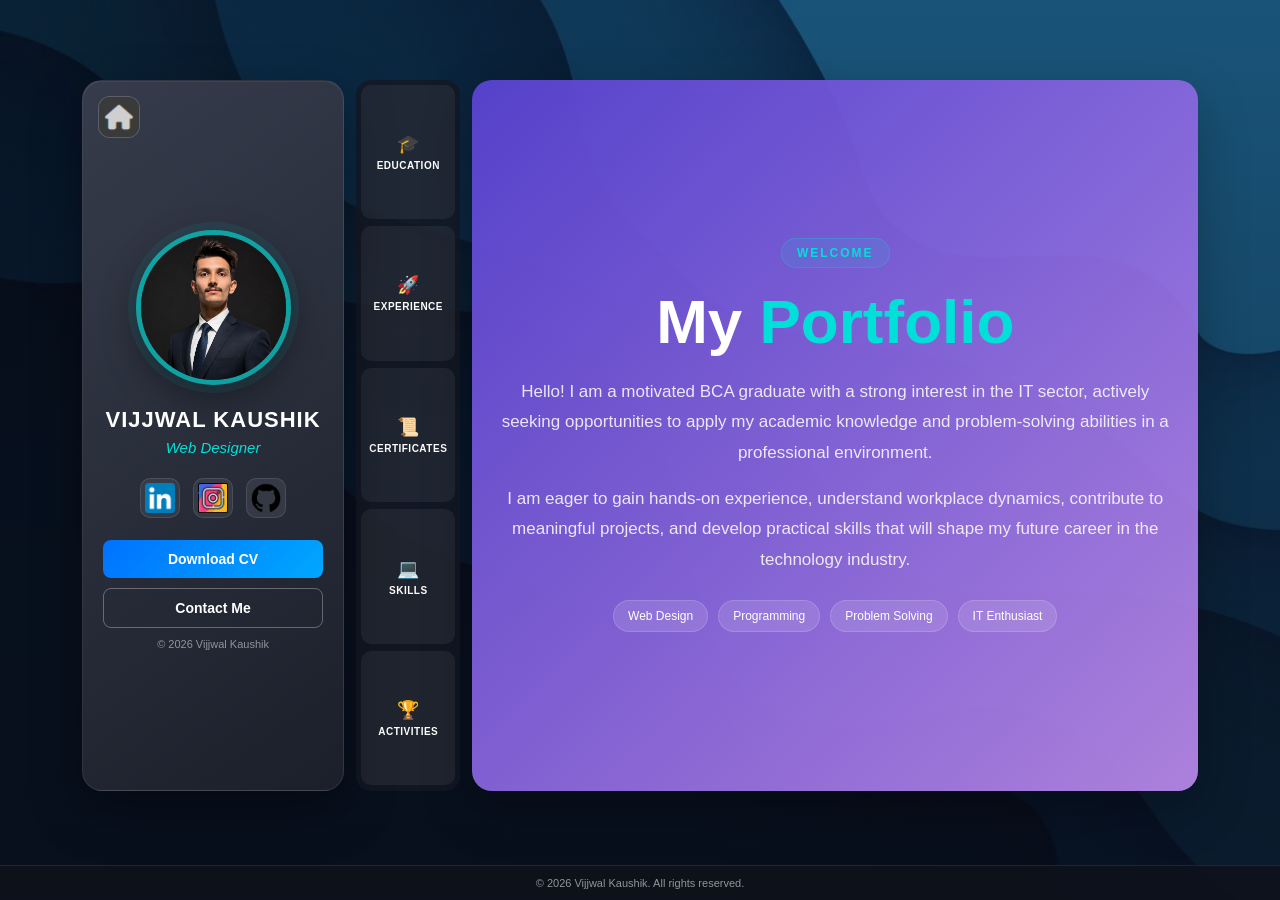
==== index.html @ 01181236 "Added new img" ====
<!DOCTYPE html>
<html lang="en">
<head>
    <meta charset="UTF-8">
    <meta name="viewport" content="width=device-width, initial-scale=1.0">
    <meta name="description" content="Portfolio of Vijjwal Kaushik - Web Designer and BCA Student">
    <title>Vijjwal Kaushik | Web Designer Portfolio</title>

    <link rel="stylesheet" href="styles.css">
    <link rel="stylesheet" href="responsive.css">
    <script src="script.js" defer></script>
</head>

<body>

    <main class="container">

        <!-- ================= PROFILE ================= -->
        <aside class="profile">

            <div class="side-nav">
                <a href="index.html" aria-label="Home">
                    <img src="logo/home.png" alt="Home">
                </a>
            </div>

            <div class="profile-pic-container">
                <img src="MyPicture.png" alt="Portrait of Vijjwal Kaushik">
            </div>

            <div class="profile-info">
                <h1>VIJJWAL KAUSHIK</h1>
                <p>Web Designer</p>
            </div>

            <div class="social-icons">
                <a href="https://linkedin.com/in/iamvijjwal"
                   target="_blank">
                    <img src="logo/linkedin.png" alt="LinkedIn">
                </a>

                <a href="https://instagram.com/iamvijjwal"
                   target="_blank">
                    <img src="logo/insta.png" alt="Instagram">
                </a>

                <a href="https://github.com/iamvijjwal"
                   target="_blank">
                    <img src="logo/github.svg.png" alt="GitHub">
                </a>
            </div>

            <!-- Profile Buttons -->
            <div class="profile-actions">
                <a href="Vijjwal_Kaushik.pdf" download class="action-btn">
                    Download CV
                </a>

                <a href="https://docs.google.com/forms/d/1iehOMb-6dJ5fc8M7FYUxzZf2c-IY01Pa6x6FtIn-Db4" target="_blank" rel="noopener noreferrer" class="action-btn contact-btn">
                    Contact Me
                </a>
            </div>

            <p class="profile-copyright">
                &copy; 2026 Vijjwal Kaushik
            </p>

        </aside>


        <!-- ================= SECTION NAVIGATION ================= -->
        <nav class="btn-bg" aria-label="Portfolio sections">

            <button class="btn-2" id="edu-btn" type="button">
                <span>🎓</span>
                <span>EDUCATION</span>
            </button>
            
            <button class="btn-2" id="exp-btn" type="button">
                <span>🚀</span>
                <span>EXPERIENCE</span>
            </button>

            <button class="btn-2" id="certification-btn" type="button">
                <span>📜</span>
                <span>CERTIFICATES</span>
            </button>         

            <button class="btn-2" id="skills-btn" type="button">
                <span>💻</span>
                <span>SKILLS</span>
            </button>
            
            <button class="btn-2" id="activities-btn" type="button">
                <span>🏆</span>
                <span>ACTIVITIES</span>
            </button>


        </nav>


        <!-- ================= CONTENT ================= -->
        <section class="content">

            <!-- ================= HOME ================= -->
            <div class="portfolio section" id="home">

                <div class="hero-content">

                    <span class="welcome-badge">WELCOME</span>

                    <h2>My <span>Portfolio</span></h2>

                    <p>
                        Hello! I am a motivated BCA graduate with a strong interest
                        in the IT sector, actively seeking opportunities to apply
                        my academic knowledge and problem-solving abilities in a
                        professional environment.
                    </p>

                    <p>
                        I am eager to gain hands-on experience, understand workplace
                        dynamics, contribute to meaningful projects, and develop
                        practical skills that will shape my future career in the
                        technology industry.
                    </p>

                    <div class="hero-tags">
                        <span>Web Design</span>
                        <span>Programming</span>
                        <span>Problem Solving</span>
                        <span>IT Enthusiast</span>
                    </div>

                </div>

            </div>


            <!-- ================= EDUCATION ================= -->
            <div id="edu" class="section education-section">

                <div class="section-heading">
                    <span>MY JOURNEY</span>
                    <h2>Education</h2>
                </div>

                <div class="timeline">

                    <div class="timeline-item left">
                        <div class="timeline-card">

                            <img src="logo/anthony.png"
                                 alt="St. Anthony's Secondary School">

                            <div>
                                <span class="year">2021</span>

                                <h3>
                                    <a href="https://www.stanthonysfaridabad.org"
                                       target="_blank"
                                       rel="noopener noreferrer">
                                        St. Anthony's Secondary School
                                    </a>
                                </h3>

                                <p>Secondary Education</p>
                            </div>

                        </div>
                    </div>


                    <div class="timeline-item right">
                        <div class="timeline-card">

                            <img src="logo/johns.jpg"
                                 alt="St John's School">

                            <div>
                                <span class="year">2023</span>

                                <h3>
                                    <a href="https://www.stjohnsschool.co.in"
                                       target="_blank"
                                       rel="noopener noreferrer">
                                        St John's School
                                    </a>
                                </h3>

                                <p>Senior Secondary Education</p>
                            </div>

                        </div>
                    </div>


                    <div class="timeline-item left">
                        <div class="timeline-card">

                            <img src="logo/dav.png"
                                 alt="DAV Centenary College">

                            <div>
                                <span class="year">2026</span>

                                <h3>
                                    <a href="https://www.davccfbd.ac.in"
                                       target="_blank"
                                       rel="noopener noreferrer">
                                        DAV Centenary College
                                    </a>
                                </h3>

                                <p>Bachelor of Computer Applications (BCA)</p>
                            </div>

                        </div>
                    </div>

                </div>

            </div>


            <!-- ================= EXPERIENCE ================= -->
            <div id="exp" class="section exp-section">

                <div class="section-heading">
                    <span>MY EXPERIENCE</span>
                    <h2>Experience</h2>
                </div>

                <div class="exp-grid">

                    <article class="exp-card">

                        <div class="exp-number">01</div>

                        <span class="exp-label">INTERNSHIP</span>

                        <h3>
                            Intern – Nutech Print Services
                        </h3>

                        <p class="exp-date">
                            Faridabad, Haryana · June 2024 – July 2024
                        </p>
                        <a href="certificates/Nutech.jpg" class="certificate-btn" target="_blank" rel="noopener noreferrer">
                            View Certificate →
                        </a>
                        <ul>
                            <li>
                                Monitored and managed CCTV surveillance systems
                                to ensure security and operational efficiency.
                            </li>

                            <li>
                                Utilized Microsoft Office for documentation,
                                data entry and report generation.
                            </li>

                            <li>
                                Assisted in production operations to maintain
                                smooth workflow and timely execution.
                            </li>

                            <li>
                                Developed time-management skills by handling
                                multiple responsibilities within deadlines.
                            </li>

                            <li>
                                Delivered conference presentations, improving
                                communication and public-speaking skills.
                            </li>
                        </ul>

                    </article>


                    <article class="exp-card">

                        <div class="exp-number">02</div>

                        <span class="exp-label">SOFTWARE SUPPORT INTERN</span>

                        <h3>
                            Software Support Intern – Synergy Systems & Solutions
                        </h3>

                        <p class="exp-date">
                            Faridabad, Haryana · Feb 2026 – July 2026
                        </p>
                        <a href="certificates/Synergy.jpeg" class="certificate-btn" target="_blank" rel="noopener noreferrer">
                            View Certificate →
                        </a>
                        <ul>
                            <li>
                                Installed, configured, and supported SCADA, Historian, EMS, and HMI applications.
                            </li>

                            <li>
                                Troubleshot software, network, and server issues in Windows environments.
                            </li>

                            <li>
                                Managed PostgreSQL databases by writing SQL queries, performing data validation, and updating records.
                            </li>

                            <li>
                                Configured OPC UA, NanoMQ, and communication services for SCADA integration.
                            </li>

                            <li>
                                Assisted in project deployment, system commissioning, and application upgrades.
                            </li>

                            <li>
                                Performed Cyber Security Audits at RDSO – Indian Railways.
                            </li>

                            <li>
                                Performed VM setup, backup, restoration, and server configuration.
                            </li>

                            <li>
                                Supported redundancy testing, failover validation, and system recovery.
                            </li>

                            <li>
                                Resolved customer-reported issues related to HMI, reports, tags, and database synchronization.
                            </li>

                            <li>
                                Worked with IP addressing, network configuration, loopback adapters, and Windows Server administration.
                            </li>

                            <li>
                                Created technical documentation and reports.
                            </li>
                        </ul>

                    </article>


                </div>

            </div>

            
            <!-- ================= CERTIFICATE ================= -->
            <div id="certification" class="section certification-section">
                
                <div class="section-heading">
                    <span>What I Know</span>
                    <h2>Certificates</h2>
                </div>
                <div class="cert-grid">
                    <div class="certificate-card">

                        <div class="certificate-icon">
                            <img src="logo/pyhton.png" alt="Python Programming">
                        </div>

                        <span class="certificate-label">
                            CERTIFICATION
                        </span>

                        <h2>Python Programming</h2>

                        <div class="certificate-meta">
                            2024 · DAV Centenary College · Dreamer Infotech
                        </div>

                        <p>
                            Completed an on-campus Python programming course
                            conducted in collaboration with Dreamer Infotech.
                            The course strengthened my understanding of Python
                            programming fundamentals and practical problem-solving.
                        </p>

                        <div class="skill">
                            <span>Python</span>
                            <span>Programming</span>
                            <span>Problem Solving</span>
                            <span>Fundamentals</span>
                        </div>

                        <a href="certificates/Python_dreamer.jpg" class="certificate-btn" target="_blank" rel="noopener noreferrer">
                            View Certificate →
                        </a>

                    </div>

                    <div class="certificate-card" id="salesforce">

                        <div class="certificate-icon">
                            <img src="logo/salesforce.png" alt="Salesforce Trailhead">
                        </div>

                        <span class="certificate-label">
                            TRAILHEAD ACHIEVEMENT
                        </span>

                        <h2>Salesforce Trailhead</h2>

                        <div class="certificate-meta">
                            Salesforce · Trailhead · Adventurer
                        </div>

                        <p>
                            Built hands-on Salesforce knowledge through Trailhead's
                            interactive learning modules and practical challenges.
                            My learning journey covers Salesforce development, Apex,
                            data management, Lightning Experience, CRM fundamentals,
                            and Agentforce.
                        </p>

                        <!-- Trailhead Stats -->
                        <div class="trailhead-stats">

                            <div class="trail-stat">
                                <strong>25</strong>
                                <span>Badges</span>
                            </div>

                            <div class="trail-stat">
                                <strong>15,550</strong>
                                <span>Points</span>
                            </div>

                            <div class="trail-stat">
                                <strong>6</strong>
                                <span>Trails</span>
                            </div>

                            <div class="trail-stat">
                                <strong>Adventurer</strong>
                                <span>Rank</span>
                            </div>

                        </div>

                        <div class="skill">
                            <span>Salesforce</span>
                            <span>Apex</span>
                            
                            <span>Lightning</span>
                            <span>Agentforce</span>
                        </div>

                        <a href="https://www.salesforce.com/trailblazer/vijjwalkaushik"
                        target="_blank"
                        rel="noopener noreferrer"
                        class="certificate-btn">
                            View Trailblazer Profile →
                        </a>
                    
                    

                    </div>
                </div>
            </div>


            <!-- ================= SKILLS ================= -->
            <div id="skills" class="section skills-section">

                <div class="section-heading">
                    <span>WHAT I KNOW</span>
                    <h2>Skills</h2>
                </div>

                <div class="skills-grid">

                    <div class="skill-card">
                        <div class="skill-icon">💻</div>

                        <h3>Technical Skills</h3>

                        <ul>
                            <li>Microsoft Office Suite</li>
                            <li>Network Administration</li>
                            <li>Cyber Security Fundamentals</li>
                            <li>HTML & CSS</li>
                            <li>C Programming</li>
                            <li>Python</li>
                            <li>DBMS & Basic SQL</li>
                        </ul>
                    </div>


                    <div class="skill-card">
                        <div class="skill-icon">🧠</div>

                        <h3>Soft Skills</h3>

                        <ul>
                            <li>Teamwork & Leadership</li>
                            <li>Time Management</li>
                            <li>Decision Making</li>
                            <li>Problem Solving</li>
                            <li>Critical Thinking</li>
                            <li>Creativity</li>
                            <li>Motivation</li>
                        </ul>
                    </div>


                    <div class="skill-card">
                        <div class="skill-icon">🛠️</div>

                        <h3>Experience With</h3>

                        <ul>
                            <li>Canva</li>
                            <li>InShot</li>
                            <li>Picsart</li>
                            <li>Zoom</li>
                            <li>Microsoft Teams</li>
                            <li>Google Meet</li>
                        </ul>
                    </div>

                </div>

            </div>


            <!-- ================= ACTIVITIES ================= -->
            <div id="activities" class="section activities-section">

                <div class="section-heading">
                    <span>BEYOND ACADEMICS</span>
                    <h2>Activities</h2>
                </div>

                <div class="activities-grid">

                    <article class="activity-card">
                        <span class="activity-icon">⚙️</span>

                        <h3>Technicia Club</h3>
                        <span class="activity-role">
                            Student Coordinator · 2024–2026
                        </span>

                        <ul>
                            <li>Served as a Student Coordinator for technical competitions.</li>
                            <li>Assisted with planning and scheduling.</li>
                            <li>Coordinated with faculty and participants.</li>
                            <li>Promoted events and increased student engagement.</li>
                        </ul>
                    </article>

                    <article class="activity-card">
                        <span class="activity-icon">🎖️</span>

                        <h3>National Cadet Corps</h3>
                        <span class="activity-role">
                            Junior Under Officer (J.U.O.)
                        </span>

                        <p>
                            2019–2021 · St. Anthony's Secondary School<br>
                            2023–2026 · DAV Centenary College
                        </p>

                        <ul>
                            <li>Developed leadership and discipline through NCC training.</li>
                            <li>Represented my institution in events and training camps.</li>
                        </ul>
                    </article>


                    <article class="activity-card">
                        <span class="activity-icon">❤️</span>

                        <h3>Youth Red Cross</h3>
                        <span class="activity-role">
                            Coordinator · 2024–2026
                        </span>

                        <ul>
                            <li>Organized awareness campaigns and blood donation drives.</li>
                            <li>Conducted workshops and first-aid training sessions.</li>
                            <li>Led volunteer teams in social-service projects.</li>
                            <li>Promoted humanitarian values among students.</li>
                        </ul>
                    </article>


                    <article class="activity-card">
                        <span class="activity-icon">🗳️</span>

                        <h3>Voter's Club</h3>
                        <span class="activity-role">
                            Ambassador · 2023–2024
                        </span>

                        <ul>
                            <li>Spread awareness about the importance of voting.</li>
                            <li>Performed street plays to educate the public about voting rights.</li>
                        </ul>
                    </article>


                    <article class="activity-card">
                        <span class="activity-icon">🎨</span>

                        <h3>Fine Arts Club</h3>
                        <span class="activity-role">
                            Assistant Head · 2023–2024
                        </span>

                        <ul>
                            <li>Provided a platform for student creativity.</li>
                            <li>Participated in competitions including MDU Youth Fest.</li>
                            <li>Helped organize and manage fine-arts events.</li>
                        </ul>
                    </article>

                </div>

            </div>

        </section>

    </main>

    <footer>
        <p>&copy; 2026 Vijjwal Kaushik. All rights reserved.</p>
    </footer>

</body>
</html>
---- styles.css ----
/* =========================================================
   RESET & GENERAL
========================================================= */
* {
    margin: 0;
    padding: 0;
    box-sizing: border-box;
    font-family: Arial, Helvetica, sans-serif;
    scrollbar-width: none;       /* Firefox */
    -ms-overflow-style: none;    /* IE/Edge */
}

:root {
    --primary: #00dfd8;
    --blue: #0072ff;
    --dark: #171b25;
    --dark-light: #222735;
    --white: #ffffff;
    --text-light: #d9e1ec;
    --education: #8e7dff;
    --skills: #1abc9c;
    --exp: #3498db;
    --activities: #f39c12;
    --certificate: #e74c3c;
}
html {
    scroll-behavior: smooth;
}
body {
    height: 100vh;
    display: flex;
    justify-content: center;
    align-items: center;
    background: linear-gradient(rgba(10, 15, 30, 0.55), rgba(10, 15, 30, 0.75)), url("bg2.jpg");
    background-size: cover;
    background-position: center;
    background-repeat: no-repeat;
    color: var(--white);
    padding: 40px 20px 70px;
}
/* =========================================================
   MAIN CONTAINER
========================================================= */
.container {
    width: 90%;
    height: 90%;
    display: flex;
    gap: 12px;
}
/* =========================================================
   PROFILE
========================================================= */
.profile {
    position: relative;
    height: 100%;
    width: 25%;
    display: flex;
    flex-direction: column;
    align-items: center;
    justify-content: center;
    padding: 35px 20px 25px;
    background: linear-gradient(145deg, rgba(55, 61, 76, 0.98), rgba(28, 32, 43, 0.98));
    border: 1px solid rgba(255, 255, 255, 0.08);
    border-radius: 20px;
    box-shadow: 0 20px 50px rgba(0, 0, 0, 0.35), inset 0 1px rgba(255, 255, 255, 0.05);
    overflow: hidden;
}
/* =========================================================
   HOME BUTTON
========================================================= */
.side-nav {
    position: absolute;
    top: 15px;
    left: 15px;
    overflow: hidden;
    display: flex;
    justify-content: center;
    align-items: center;
    background: rgba(255, 255, 255, 0.08);
    border: 1px solid rgba(255, 255, 255, 0.12);
    border-radius: 12px;
    transition: 0.3s ease;
}
.side-nav a {
    display: flex;
}
.side-nav img {
    width: 40px;
    height: 40px;
}
.side-nav:hover {
    transform: translateY(-3px);
    border-color: var(--primary);
    background: rgba(0, 223, 216, 0.12);
    box-shadow: 0 0 18px rgba(0, 223, 216, 0.2);
}
/* =========================================================
   PROFILE IMAGE
========================================================= */
.profile-pic-container {
    margin-bottom: 18px;
}
.profile-pic-container img {
    width: 155px;
    height: 155px;
    object-fit: cover;
    border-radius: 50%;
    border: 5px solid rgba(0, 223, 216, 0.65);
    box-shadow: 0 0 0 8px rgba(0, 223, 216, 0.07), 0 12px 35px rgba(0, 0, 0, 0.4);
    transition: 0.4s ease;
}
.profile-pic-container img:hover {
    transform: scale(1.04);
    box-shadow: 0 0 0 10px rgba(0, 223, 216, 0.1), 0 0 30px rgba(0, 223, 216, 0.25);
}
/* =========================================================
   PROFILE INFORMATION
========================================================= */
.profile-info {
    text-align: center;
}
.profile-info h1 {
    font-size: 22px;
    letter-spacing: 1px;
    margin-bottom: 6px;
}
.profile-info p {
    color: var(--primary);
    font-size: 15px;
    font-style: italic;
}
/* =========================================================
   SOCIAL ICONS
========================================================= */
.social-icons {
    display: flex;
    justify-content: center;
    gap: 13px;
    margin: 22px 0;
}
.social-icons a {
    width: 40px;
    height: 40px;
    display: flex;
    justify-content: center;
    align-items: center;
    background: rgba(255, 255, 255, 0.07);
    border: 1px solid rgba(255, 255, 255, 0.1);
    border-radius: 10px;
    transition: 0.3s ease;
}
.social-icons img {
    width: 30px;
    height: 30px;
    object-fit: contain;
    transition: 0.3s ease;
}
.social-icons a:hover {
    transform: translateY(-4px);
    background: rgba(0, 223, 216, 0.12);
    border-color: var(--primary);
    box-shadow: 0 5px 18px rgba(0, 223, 216, 0.18);
}
.social-icons a:hover img {
    transform: scale(1.1);
}
/* =========================================================
   PROFILE BUTTONS
========================================================= */
.profile-actions {
    width: 100%;
    display: flex;
    flex-direction: column;
    gap: 10px;
}
.action-btn {
    display: block;
    width: 100%;
    padding: 11px 15px;
    color: white;
    text-decoration: none;
    text-align: center;
    font-size: 14px;
    font-weight: 600;
    border-radius: 8px;
    background: linear-gradient(135deg, #0072ff, #00a8ff);
    transition: 0.3s ease;
}
.action-btn:hover {
    transform: translateY(-2px);
    box-shadow: 0 8px 20px rgba(0, 114, 255, 0.3);
}
.contact-btn {
    background: transparent;
    border: 1px solid rgba(255, 255, 255, 0.3);
}
.contact-btn:hover {
    background: rgba(255, 255, 255, 0.08);
    border-color: var(--primary);
}
/* =========================================================
   PROFILE COPYRIGHT
========================================================= */
.profile-copyright {
    margin-top: 10px;
    font-size: 11px;
    color: rgba(255, 255, 255, 0.5);
}
/* =========================================================
   SECTION NAVIGATION
========================================================= */
.btn-bg {
    width: 10%;
    height: 100%;
    display: flex;
    flex-direction: column;
    gap: 7px;
    padding: 5px;
    background: rgba(20, 24, 35, 0.8);
    border-radius: 15px;
    overflow: hidden;
}
.btn-2 {
    flex: 1;
    width: 100%;
    border: none;
    border-radius: 10px;
    color: white;
    background: rgba(255, 255, 255, 0.06);
    cursor: pointer;
    display: flex;
    flex-direction: column;
    justify-content: center;
    align-items: center;
    gap: 5px;
    font-size: 10px;
    font-weight: 700;
    letter-spacing: 0.5px;
    transition: 0.3s ease;
}
.btn-2 span:first-child {
    font-size: 18px;
}
.btn-2:hover,
.btn-2.active {
    transform: translateX(3px);
    background: var(--primary);
    color: #111;
    box-shadow: 0 5px 18px rgba(0, 223, 216, 0.25);
}
/* =========================================================
   MAIN CONTENT
========================================================= */
.content {
    position: relative;
    width: 70%;
    height: 100%;
    display: flex;
    flex-direction: column;
    overflow-y: auto;
    overflow-x: hidden;
    border-radius: 20px;
    background: linear-gradient(135deg, rgba(89, 67, 210, 0.95), rgba(190, 140, 239, 0.9));
    box-shadow: 0 20px 50px rgba(0, 0, 0, 0.25);
}
/* =========================================================
   COMMON SECTION
========================================================= */
.section {
    width: 100%;
    height: 100%;
    padding: 25px;
    animation: fadeIn 0.45s ease;
}
@keyframes fadeIn {
    from {
        opacity: 0;
        transform: translateY(10px);
    }
    to {
        opacity: 1;
        transform: translateY(0);
    }
}
/* =========================================================
   HOME
========================================================= */
#home {
    display: flex;
    justify-content: center;
    align-items: center;
    text-align: center;
}
.hero-content {
    max-width: 800px;
}
.welcome-badge {
    display: inline-block;
    padding: 7px 15px;
    margin-bottom: 18px;
    color: var(--primary);
    background: rgba(0, 223, 216, 0.1);
    border: 1px solid rgba(0, 223, 216, 0.25);
    border-radius: 50px;
    font-size: 12px;
    font-weight: bold;
    letter-spacing: 2px;
}
.hero-content h2 {
    font-size: 62px;
    margin-bottom: 20px;
}
.hero-content h2 span {
    color: var(--primary);
}
.hero-content p {
    color: rgba(255, 255, 255, 0.85);
    font-size: 17px;
    line-height: 1.8;
    margin-bottom: 15px;
}
.hero-tags {
    display: flex;
    flex-wrap: wrap;
    justify-content: center;
    gap: 10px;
    margin-top: 25px;
}
.hero-tags span {
    padding: 8px 14px;
    background: rgba(255, 255, 255, 0.12);
    border: 1px solid rgba(255, 255, 255, 0.15);
    border-radius: 50px;
    font-size: 12px;
}
/* =========================================================
   SECTION HEADING
========================================================= */
.section-heading {
    margin-bottom: 35px;
}
.section-heading span {
    color: rgba(255, 255, 255, 0.65);
    font-size: 11px;
    font-weight: bold;
    letter-spacing: 2px;
}
.section-heading h2 {
    margin-top: 5px;
    font-size: 36px;
}
/* =========================================================
   EDUCATION TIMELINE
========================================================= */
.education-section {
    padding-top: 35px;
}
.timeline {
    position: relative;
    width: 90%;
    max-width: 900px;
    margin: auto;
    padding: 10px 0;
}
.timeline::after {
    content: "";
    position: absolute;
    width: 4px;
    top: 0;
    bottom: 0;
    left: 50%;
    transform: translateX(-50%);
    background: rgba(255, 255, 255, 0.6);
    border-radius: 10px;
}
.timeline-item {
    position: relative;
    width: 50%;
    padding: 10px 25px;
    z-index: 1;
}
.timeline-item.left {
    left: 0;
    text-align: right;
}
.timeline-item.right {
    left: 50%;
}
.timeline-card {
    display: flex;
    align-items: center;
    gap: 15px;
    padding: 15px;
    background: rgba(255, 255, 255, 0.95);
    color: #222;
    border-radius: 14px;
    box-shadow: 0 10px 25px rgba(0, 0, 0, 0.12);
    transition: 0.3s ease;
}
.timeline-item.left .timeline-card {
    justify-content: flex-end;
}
.timeline-card:hover {
    transform: translateY(-4px);
    box-shadow: 0 15px 30px rgba(0, 0, 0, 0.2);
}
.timeline-card img {
    width: 70px;
    height: 70px;
    object-fit: contain;
    flex-shrink: 0;
    border-radius: 10px;
    background: #f5f5f5;
    padding: 5px;
}
.timeline-card h3 {
    font-size: 15px;
    margin: 4px 0;
}
.timeline-card h3 a {
    color: #222;
    text-decoration: none;
}
.timeline-card h3 a:hover {
    color: #6b45d9;
}
.timeline-card p {
    font-size: 12px;
    color: #777;
}
.year {
    color: #7655df;
    font-size: 12px;
    font-weight: bold;
}
/* =========================================================
   SKILLS
========================================================= */
.skills-grid {
    display: flex;
    gap: 20px;
}
.skill-card {
    flex: 1;
    overflow:auto;
    padding: 25px;
    background: rgba(255, 255, 255, 0.1);
    border: 1px solid rgba(255, 255, 255, 0.15);
    border-radius: 16px;
    backdrop-filter: blur(10px);
    transition: 0.3s ease;
}
.skill-card:hover {
    transform: translateY(-5px);
    background: rgba(255, 255, 255, 0.15);
}
.skill-icon {
    font-size: 30px;
    margin-bottom: 12px;
}
.skill-card h3 {
    margin-bottom: 15px;
}
.skill-card ul {
    list-style: none;
}
.skill-card li {
    position: relative;
    padding: 6px 0 6px 18px;
    color: rgba(255, 255, 255, 0.85);
    font-size: 14px;
}
.skill-card li::before {
    content: "▹";
    position: absolute;
    left: 0;
    color: var(--primary);
}
/* =========================================================
   EXPERIENCE
========================================================= */
.exp-grid {
    display: flex;
    gap: 22px;
}
.exp-card {
    position: relative;
    flex: 1;
    padding: 28px;
    background: rgba(255, 255, 255, 0.1);
    border: 1px solid rgba(255, 255, 255, 0.15);
    border-radius: 16px;
    transition: 0.3s ease;
    overflow:auto;
}
.exp-card:hover {
    transform: translateY(-6px);
    background: rgba(255, 255, 255, 0.15);
}
.exp-number {
    position: absolute;
    top: 15px;
    right: 20px;
    font-size: 28px;
    font-weight: bold;
    color: rgba(255, 255, 255, 0.1);
}
.exp-label {
    color: var(--primary);
    font-size: 11px;
    font-weight: bold;
    letter-spacing: 1.5px;
}
.exp-card h3 {
    margin: 10px 0;
    font-size: 22px;
}
.exp-date {
    margin-bottom: 18px;
    color: rgba(255, 255, 255, 0.65);
    font-size: 12px;
}
.exp-card ul {
    padding-left: 18px;
}
.exp-card li {
    margin-bottom: 9px;
    color: rgba(255, 255, 255, 0.85);
    font-size: 14px;
    line-height: 1.5;
}
/* =========================================================
   ACTIVITIES
========================================================= */
.activities-grid {
    display: flex;
    flex-wrap: wrap; 
    overflow: auto;
    gap: 18px;
}
.activity-card {
    width: calc(50% - 9px);
    box-sizing: border-box;
    padding: 22px;
    background: rgba(255, 255, 255, 0.1);
    border: 1px solid rgba(255, 255, 255, 0.14);
    border-radius: 15px;
    transition: 0.3s ease;
}
.activity-card:hover {
    transform: translateY(-5px);
    background: rgba(255, 255, 255, 0.15);
}
.activity-icon {
    display: block;
    font-size: 28px;
    margin-bottom: 10px;
}
.activity-card h3 {
    margin-bottom: 5px;
}
.activity-role {
    display: block;
    color: var(--primary);
    font-size: 12px;
    font-weight: bold;
    margin-bottom: 12px;
}
.activity-card p {
    font-size: 12px;
    color: rgba(255, 255, 255, 0.65);
    line-height: 1.6;
    margin-bottom: 10px;
}
.activity-card ul {
    padding-left: 18px;
}
.activity-card li {
    margin-bottom: 7px;
    color: rgba(255, 255, 255, 0.82);
    font-size: 13px;
    line-height: 1.45;
}
/* =========================================================
   CERTIFICATE
========================================================= */
.cert-grid {
    display: flex;
    width: 100%;
    height: 100%;
    flex-direction: column;
    justify-content: flex-start;
    /* align-items: center;  */
    overflow: auto;
    gap: 30px;
}
.certificate-card {
    width: 100%;
    min-height: 100%;
    padding-top: 20px;
    text-align: center;
    overflow: auto;
    background: linear-gradient(145deg, rgba(231, 76, 60, 0.22), rgba(255, 255, 255, 0.1));
    border: 1px solid rgba(255, 255, 255, 0.2);
    border-radius: 20px;
    backdrop-filter: blur(10px);
}
.certificate-icon img{
  width: 100px;
}
.certificate-label {
    color: #ffd5d0;
    font-size: 11px;
    font-weight: bold;
    letter-spacing: 2px;
}
.certificate-card h2 {
    margin: 10px 0;
    font-size: 30px;
}
.certificate-meta {
    color: #ffe5e2;
    font-size: 13px;
    margin-bottom: 18px;
}
.certificate-card p {
    color: rgba(255, 255, 255, 0.85);
    line-height: 1.7;
    font-size: 15px;
}
.skill {
    display: flex;
    flex-wrap: wrap;
    justify-content: center;
    gap: 8px;
    margin: 22px 0;
}
.skill span {
    padding: 7px 13px;
    color: #ef493d;
    background: white;
    border-radius: 50px;
    font-size: 12px;
    font-weight: bold;
}
.certificate-btn {
    display: inline-block;
    padding: 11px 20px;
    color: white;
    background: #087ff5;
    text-decoration: none;
    border-radius: 8px;
    font-size: 13px;
    font-weight: bold;
    transition: 0.3s ease;
}
.certificate-btn:hover {
    background: #0068d7;
    transform: translateY(-2px);
    box-shadow: 0 8px 20px rgba(8, 127, 245, 0.3);
}

/* Salesforce Trailhead Stats */
.trailhead-stats {
    display: flex;
    justify-content: center;
    align-items: center;
    justify-self: center;
    gap: 12px;
    width: 90%;
}

.trail-stat {
    flex: 1;
    padding: 10px 10px;
    background: rgba(255, 255, 255, 0.15);
    border: 1px solid rgba(255, 255, 255, 0.25);
    border-radius: 14px;
    display: flex;
    flex-direction: column;
    align-items: center;
    justify-content: center;
    backdrop-filter: blur(5px);
}

.trail-stat strong {
    font-size: 22px;
    font-weight: 700;
    color: #ffffff;
}

.trail-stat span {
    margin-top: 4px;
    font-size: 13px;
    color: rgba(255, 255, 255, 0.8);
}

/* Salesforce skills */
#salesforce .skill {
    display: flex;
    flex-wrap: wrap;
    justify-content: center;
    gap: 10px;
    margin: 20px 0 25px;
}

#salesforce .skill span {
    background: #ffffff;
    color: #ef5350;
    padding: 9px 16px;
    border-radius: 25px;
    font-size: 14px;
    font-weight: 600;
}


/* =========================================================
   FOOTER
========================================================= */
footer {
    position: fixed;
    bottom: 0;
    left: 0;
    z-index: 100;
    width: 100%;
    height: 35px;
    display: flex;
    justify-content: center;
    align-items: center;
    background: rgba(15, 18, 27, 0.9);
    border-top: 1px solid rgba(255, 255, 255, 0.08);
    color: rgba(255, 255, 255, 0.55);
    font-size: 11px;
}

#edu,
#skills,
#exp,
#activities,
#certification{
  display: none;
}
---- responsive.css ----
/* =========================================================
   MOBILE RESPONSIVE DESIGN
========================================================= */

@media (max-width: 768px) {

    html,
    body {
        scroll-behavior: smooth;
    }

    body {
        height: auto;
        min-height: 100vh;
        display: block;
        padding: 15px 10px 50px;
        background-attachment: fixed;
    }

    /* =====================================================
       MAIN CONTAINER
    ===================================================== */

    .container {
        width: 100%;
        height: auto;
        display: flex;
        flex-direction: column;
        gap: 10px;
    }

    /* =====================================================
       PROFILE
    ===================================================== */

    .profile {
        width: 100%;
        height: auto;
        min-height: auto;
        padding: 30px 20px 20px;
        border-radius: 16px;
    }

    .side-nav {
        top: 12px;
        left: 12px;
    }

    .side-nav img {
        width: 35px;
        height: 35px;
    }

    .profile-pic-container {
        margin-top: 15px;
        margin-bottom: 12px;
    }

    .profile-pic-container img {
        width: 120px;
        height: 120px;
    }

    .profile-info h1 {
        font-size: 20px;
    }

    .profile-info p {
        font-size: 13px;
    }

    .social-icons {
        margin: 16px 0;
        gap: 10px;
    }

    .social-icons a {
        width: 36px;
        height: 36px;
    }

    .social-icons img {
        width: 26px;
        height: 26px;
    }

    .profile-actions {
        max-width: 320px;
        gap: 8px;
    }

    .action-btn {
        padding: 10px 12px;
        font-size: 13px;
    }

    .profile-copyright {
        margin-top: 8px;
    }

    /* =====================================================
       SECTION NAVIGATION
    ===================================================== */

    .btn-bg {
        width: 100%;
        height: auto;
        min-height: 65px;
        display: flex;
        flex-direction: row;
        justify-content: center;
        gap: 6px;
        padding: 5px;
        border-radius: 12px;

        overflow-x: auto;
        overflow-y: hidden;

        /* Hide scrollbar */
        scrollbar-width: none;
        -ms-overflow-style: none;
    }

    .btn-bg::-webkit-scrollbar {
        display: none;
    }

    .btn-2 {
        flex: 0 0 70px;
        width: 70px;
        height: 55px;
        min-height: 55px;
        border-radius: 9px;
        font-size: 9px;
        gap: 3px;
    }

    .btn-2 span:first-child {
        font-size: 17px;
    }

    .btn-2:hover,
    .btn-2.active {
        transform: translateY(-2px);
    }

    /* =====================================================
       MAIN CONTENT
    ===================================================== */

    .content {
        width: 100%;
        height: auto;
        min-height: 600px;
        max-height: none;
        border-radius: 16px;
        overflow: visible;
    }

    /* =====================================================
       COMMON SECTION
    ===================================================== */

    .section {
        width: 100%;
        min-height: auto;
        padding: 30px 18px;
    }

    /* =====================================================
       HOME
    ===================================================== */

    #home {
        min-height: 600px;
        padding: 30px 18px;
    }

    .hero-content {
        width: 100%;
        max-width: 100%;
    }

    .welcome-badge {
        padding: 6px 12px;
        margin-bottom: 15px;
        font-size: 10px;
        letter-spacing: 1.5px;
    }

    .hero-content h2 {
        font-size: 38px;
        line-height: 1.15;
        margin-bottom: 15px;
    }

    .hero-content p {
        font-size: 14px;
        line-height: 1.7;
    }

    .hero-tags {
        gap: 7px;
        margin-top: 18px;
    }

    .hero-tags span {
        padding: 7px 10px;
        font-size: 10px;
    }

    /* =====================================================
       SECTION HEADING
    ===================================================== */

    .section-heading {
        margin-bottom: 25px;
    }

    .section-heading span {
        font-size: 9px;
        letter-spacing: 1.5px;
    }

    .section-heading h2 {
        font-size: 28px;
    }

    /* =====================================================
       EDUCATION
    ===================================================== */

    .education-section {
        padding-top: 30px;
    }

    .timeline {
        width: 100%;
        padding: 5px 0;
    }

    .timeline::after {
        left: 12px;
        width: 3px;
    }

    .timeline-item,
    .timeline-item.left,
    .timeline-item.right {
        width: 100%;
        left: 0;
        padding: 10px 0 10px 30px;
        text-align: left;
    }

    .timeline-card,
    .timeline-item.left .timeline-card {
        width: 100%;
        justify-content: flex-start;
        gap: 10px;
        padding: 12px;
    }

    .timeline-card img {
        width: 55px;
        height: 55px;
    }

    .timeline-card h3 {
        font-size: 13px;
    }

    .timeline-card p {
        font-size: 11px;
    }

    .year {
        font-size: 10px;
    }

    /* =====================================================
       SKILLS
    ===================================================== */

    .skills-grid {
        display: flex;
        flex-direction: column;
        gap: 15px;
    }

    .skill-card {
        width: 100%;
        flex: none;
        padding: 20px;
        overflow: visible;
    }

    .skill-icon {
        font-size: 26px;
        margin-bottom: 8px;
    }

    .skill-card h3 {
        font-size: 17px;
        margin-bottom: 10px;
    }

    .skill-card li {
        padding: 5px 0 5px 17px;
        font-size: 13px;
    }

    /* =====================================================
       PROJECTS
    ===================================================== */

    .project-grid {
        display: flex;
        flex-direction: column;
        gap: 15px;
    }

    .project-card {
        width: 100%;
        flex: none;
        padding: 22px;
        overflow: visible;
    }

    .project-number {
        top: 12px;
        right: 15px;
        font-size: 24px;
    }

    .project-card h3 {
        font-size: 19px;
        margin: 8px 0;
    }

    .project-date {
        margin-bottom: 14px;
        font-size: 11px;
    }

    .project-card li {
        margin-bottom: 7px;
        font-size: 13px;
        line-height: 1.45;
    }

    /* =====================================================
       ACTIVITIES
    ===================================================== */

    .activities-grid {
        display: flex;
        flex-direction: column;
        gap: 14px;
        padding-bottom: 30px;
    }

    .activity-card {
        width: 100%;
        padding: 18px;
    }

    .activity-icon {
        font-size: 25px;
        margin-bottom: 8px;
    }

    .activity-card h3 {
        font-size: 17px;
    }

    .activity-role {
        font-size: 11px;
        margin-bottom: 9px;
    }

    .activity-card p {
        font-size: 11px;
        line-height: 1.5;
    }

    .activity-card li {
        font-size: 12px;
        margin-bottom: 6px;
    }

    /* =====================================================
       CERTIFICATION
    ===================================================== */

    .certification-section {
        padding: 30px 15px;
        gap: 15px;
    }

    .certificate-card {
        width: 100%;
        padding: 30px 18px;
        border-radius: 16px;
    }

    .certificate-icon img {
        width: 75px;
    }

    .certificate-label {
        font-size: 9px;
        letter-spacing: 1.5px;
    }

    .certificate-card h2 {
        font-size: 23px;
        margin: 8px 0;
    }

    .certificate-meta {
        font-size: 11px;
        margin-bottom: 14px;
    }

    .certificate-card p {
        font-size: 13px;
        line-height: 1.6;
    }

    .skill {
        gap: 6px;
        margin: 17px 0;
    }

    .skill span {
        padding: 6px 10px;
        font-size: 10px;
    }

    .certificate-btn {
        padding: 10px 17px;
        font-size: 12px;
    }

    /* =====================================================
       FOOTER
    ===================================================== */

    footer {
        height: 32px;
        font-size: 9px;
        z-index: 100;
    }
}


/* =========================================================
   VERY SMALL PHONES
   480px and below
========================================================= */

@media (max-width: 480px) {

    body {
        padding: 10px 7px 45px;
    }

    .profile {
        padding: 28px 15px 18px;
    }

    .profile-pic-container img {
        width: 105px;
        height: 105px;
    }

    .profile-info h1 {
        font-size: 18px;
    }

    .profile-info p {
        font-size: 12px;
    }

    .social-icons {
        gap: 7px;
    }

    .social-icons a {
        width: 34px;
        height: 34px;
    }

    .social-icons img {
        width: 24px;
        height: 24px;
    }

    .btn-2 {
        flex-basis: 62px;
        width: 62px;
        height: 52px;
        min-height: 52px;
        font-size: 8px;
    }

    .btn-2 span:first-child {
        font-size: 15px;
    }

    .section {
        padding: 25px 14px;
    }

    #home {
        min-height: 550px;
        padding: 25px 12px;
    }

    .hero-content h2 {
        font-size: 32px;
    }

    .hero-content p {
        font-size: 13px;
    }

    .section-heading h2 {
        font-size: 25px;
    }

    .timeline-card {
        padding: 10px;
    }

    .timeline-card img {
        width: 48px;
        height: 48px;
    }

    .timeline-card h3 {
        font-size: 12px;
    }

    .timeline-card p {
        font-size: 10px;
    }

    .skill-card,
    .project-card,
    .activity-card {
        padding: 17px;
    }

    .certificate-card {
        padding: 25px 14px;
    }

    .certificate-card h2 {
        font-size: 21px;
    }
}
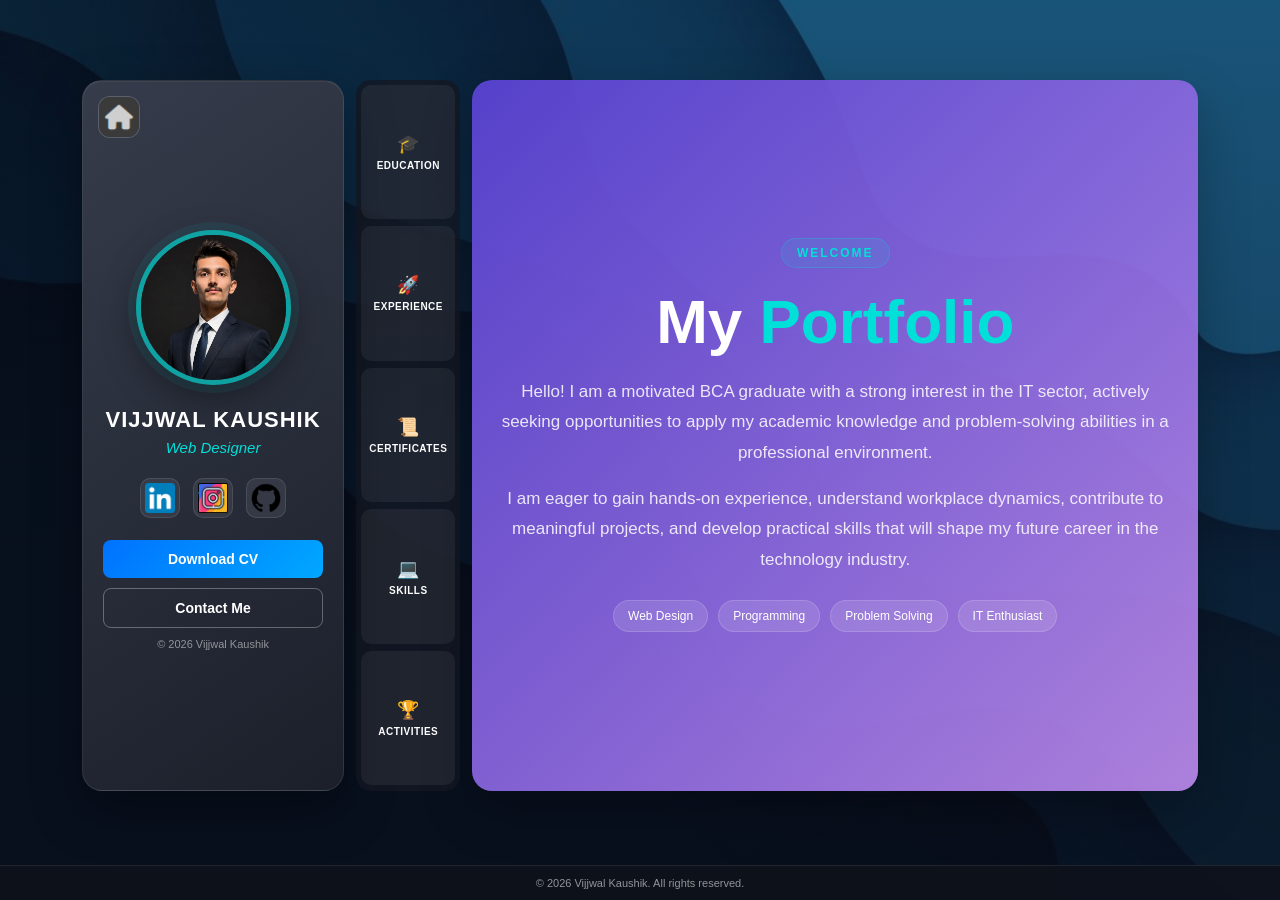
==== commit f5d7da60: "Made it more responsive" ====
--- a/index.html
+++ b/index.html
@@ -9,6 +9,8 @@
     <link rel="stylesheet" href="styles.css">
     <link rel="stylesheet" href="responsive.css">
     <script src="script.js" defer></script>
+    <script src="certi.js" defer></script>
+    <link rel="stylesheet" href="certi.css">
 </head>
 
 <body>
@@ -358,7 +360,7 @@
                     <h2>Certificates</h2>
                 </div>
                 <div class="cert-grid">
-                    <div class="certificate-card">
+                    <div class="certificate-card" id="python">
 
                         <div class="certificate-icon">
                             <img src="logo/pyhton.png" alt="Python Programming">
@@ -461,6 +463,13 @@
                     
 
                     </div>
+
+                    <div class="certificate-card" >
+
+                        <div id="allcert">
+                        <h2>My Other Certificates</h2><br>
+                        </div>
+                    </div>
                 </div>
             </div>
 
--- a/styles.css
+++ b/styles.css
@@ -270,6 +270,7 @@
     width: 100%;
     height: 100%;
     padding: 25px;
+    display: flex;
     animation: fadeIn 0.45s ease;
 }
 @keyframes fadeIn {
@@ -336,9 +337,7 @@
 /* =========================================================
    SECTION HEADING
 ========================================================= */
-.section-heading {
-    margin-bottom: 35px;
-}
+
 .section-heading span {
     color: rgba(255, 255, 255, 0.65);
     font-size: 11px;
@@ -604,6 +603,10 @@
     border: 1px solid rgba(255, 255, 255, 0.2);
     border-radius: 20px;
     backdrop-filter: blur(10px);
+    display: flex;
+    flex-direction: column;
+    justify-content: center;
+    align-items: center;
 }
 .certificate-icon img{
   width: 100px;
@@ -615,7 +618,7 @@
     letter-spacing: 2px;
 }
 .certificate-card h2 {
-    margin: 10px 0;
+    margin: 0px;
     font-size: 30px;
 }
 .certificate-meta {
--- a/responsive.css
+++ b/responsive.css
@@ -1,6 +1,17 @@
 /* =========================================================
    MOBILE RESPONSIVE DESIGN
 ========================================================= */
+@media (max-width: 1024px) {
+
+    .section {
+        width: 100%;
+        min-height: auto;
+        /* padding: 30px 18px; */
+        display: flex;
+        flex-direction: column;
+    }
+}
+
 
 @media (max-width: 768px) {
 
@@ -23,7 +34,7 @@
 
     .container {
         width: 100%;
-        height: auto;
+        height: 100%;
         display: flex;
         flex-direction: column;
         gap: 10px;
@@ -150,11 +161,16 @@
 
     .content {
         width: 100%;
-        height: auto;
-        min-height: 600px;
-        max-height: none;
+        height: 100vh;
         border-radius: 16px;
-        overflow: visible;
+        overflow: auto;
+    }
+
+    .content > div {
+        width: 100%;
+        height: 100%;
+        border-radius: 16px;
+        overflow: auto;
     }
 
     /* =====================================================
@@ -163,8 +179,8 @@
 
     .section {
         width: 100%;
-        min-height: auto;
-        padding: 30px 18px;
+        height: 100%;
+        overflow: auto;
     }
 
     /* =====================================================
@@ -355,7 +371,6 @@
 
     .activities-grid {
         display: flex;
-        flex-direction: column;
         gap: 14px;
         padding-bottom: 30px;
     }
@@ -509,9 +524,7 @@
         font-size: 15px;
     }
 
-    .section {
-        padding: 25px 14px;
-    }
+
 
     #home {
         min-height: 550px;
@@ -560,4 +573,9 @@
     .certificate-card h2 {
         font-size: 21px;
     }
+
+    .exp-grid{
+        display: flex;
+        flex-direction: column;
+    }
 }
--- a/certi.css
+++ b/certi.css
@@ -0,0 +1,306 @@
+
+/* ==========================================
+   MAIN CERTIFICATE CARD
+========================================== */
+
+#allcert {
+    width: 100%;
+    box-sizing: border-box;
+    display: block;
+    height: 100%;
+    overflow: auto;
+    border-radius: 10px;
+    padding: 10px;
+}
+
+
+/* ==========================================
+   CERTIFICATE GRID
+========================================== */
+
+#allcert .all-certificates-grid {
+    width: 100%;
+    display: grid;
+    grid-template-columns: repeat(2, minmax(0, 1fr));
+    gap: 20px;
+    box-sizing: border-box;
+    height: auto;
+}
+
+
+/* ==========================================
+   INDIVIDUAL CERTIFICATE CARD
+========================================== */
+
+#allcert .all-certificate-item {
+    width: 100%;
+    min-width: 0;
+    height: auto;
+    min-height: 0;
+    box-sizing: border-box;
+    overflow: hidden;
+    border-radius: 15px;
+    background: rgba(255, 255, 255, 0.12);
+    border: 1px solid rgba(255, 255, 255, 0.20);
+    transition:
+        transform 0.3s ease,
+        background 0.3s ease,
+        box-shadow 0.3s ease;
+}
+
+
+/* ==========================================
+   CARD HOVER
+========================================== */
+
+#allcert .all-certificate-item:hover {
+    transform: translateY(-5px);
+    background: rgba(255, 255, 255, 0.18);
+    box-shadow: 0 10px 25px rgba(0, 0, 0, 0.20);
+}
+
+
+/* ==========================================
+   CERTIFICATE IMAGE CONTAINER
+========================================== */
+
+#allcert .all-certificate-image {
+    width: 100%;
+    height: 230px;
+    box-sizing: border-box;
+    background: #ffffff;
+    overflow: hidden;
+    display: flex;
+    align-items: center;
+    justify-content: center;
+}
+
+
+/* ==========================================
+   CERTIFICATE IMAGE
+========================================== */
+
+#allcert .all-certificate-image img {
+    width: 100%;
+    height: 100%;
+    display: block;
+    object-fit: contain;
+    object-position: center;
+    background: #ffffff;
+}
+
+
+/* ==========================================
+   CERTIFICATE INFO
+========================================== */
+
+#allcert .all-certificate-info {
+    width: 100%;
+    box-sizing: border-box;
+    padding: 16px;
+}
+
+
+/* ==========================================
+   CERTIFICATE TITLE
+========================================== */
+
+#allcert .all-certificate-info h3 {
+    margin: 0 0 8px;
+    color: #ffffff;
+    font-size: 20px;
+    line-height: 1.3;
+    font-weight: 600;
+}
+
+
+/* ==========================================
+   CERTIFICATE DESCRIPTION
+========================================== */
+
+#allcert .all-certificate-info p {
+    margin: 0 0 8px;
+    color: rgba(255, 255, 255, 0.70);
+    font-size: 14px;
+    line-height: 1.5;
+}
+
+/* ==========================================
+   CERTIFICATE CATEGORY / DATE
+========================================== */
+
+#allcert .all-certificate-info span {
+    display: block;
+    margin-bottom: 12px;
+    color: #00ffff;
+    font-size: 14px;
+    line-height: 1.4;
+    font-weight: 600;
+}
+
+
+/* ==========================================
+   VIEW CERTIFICATE BUTTON
+========================================== */
+
+#allcert .all-certificate-info a {
+    display: inline-block;
+    padding: 9px 15px;
+    border-radius: 8px;
+    background: #008cff;
+    color: #ffffff;
+    text-decoration: none;
+    font-size: 13px;
+    line-height: 1.2;
+    font-weight: 600;
+    transition:
+        background 0.25s ease,
+        transform 0.25s ease;
+}
+
+
+/* ==========================================
+   BUTTON HOVER
+========================================== */
+
+#allcert .all-certificate-info a:hover {
+    background: #0073d1;
+    transform: translateY(-2px);
+}
+
+
+/* =========================================================
+   IMPORTANT:
+   PREVENT PARENT CONTAINERS FROM CUTTING OFF CERTIFICATES
+   ========================================================= */
+
+.cert-grid {
+    height: auto;
+    min-height: 0;
+    max-height: none;
+}
+
+
+/* If your other certificate cards have fixed heights,
+   don't let #allcert inherit those restrictions. */
+
+.cert-grid .certificate-card#allcert {
+    height: auto !important;
+    min-height: 0 !important;
+    max-height: none !important;
+    overflow: visible !important;
+}
+
+
+/* =========================================================
+   TABLET
+   ========================================================= */
+
+@media (max-width: 900px) {
+
+    #allcert .all-certificates-grid {
+
+        grid-template-columns: repeat(2, minmax(0, 1fr));
+
+        gap: 16px;
+    }
+
+
+    #allcert .all-certificate-image {
+
+        height: 200px;
+    }
+
+
+    #allcert .all-certificate-info {
+
+        padding: 14px;
+    }
+
+
+    #allcert .all-certificate-info h3 {
+
+        font-size: 18px;
+    }
+
+}
+
+
+/* =========================================================
+   MOBILE
+   ========================================================= */
+
+@media (max-width: 700px) {
+
+    #allcert .all-certificates-grid {
+
+        grid-template-columns: 1fr;
+
+        gap: 16px;
+    }
+
+
+    #allcert .all-certificate-image {
+
+        height: 220px;
+    }
+
+
+    #allcert .all-certificate-info {
+
+        padding: 14px;
+    }
+
+
+    #allcert .all-certificate-info h3 {
+
+        font-size: 18px;
+    }
+
+}
+
+
+/* =========================================================
+   SMALL MOBILE
+   ========================================================= */
+
+@media (max-width: 450px) {
+
+    #allcert .all-certificate-image {
+
+        height: 190px;
+    }
+
+
+    #allcert .all-certificate-info {
+
+        padding: 12px;
+    }
+
+
+    #allcert .all-certificate-info h3 {
+
+        font-size: 17px;
+    }
+
+
+    #allcert .all-certificate-info p {
+
+        font-size: 13px;
+    }
+
+
+    #allcert .all-certificate-info span {
+
+        font-size: 13px;
+    }
+
+
+    #allcert .all-certificate-info a {
+
+        padding: 8px 12px;
+
+        font-size: 12px;
+    }
+
+}
